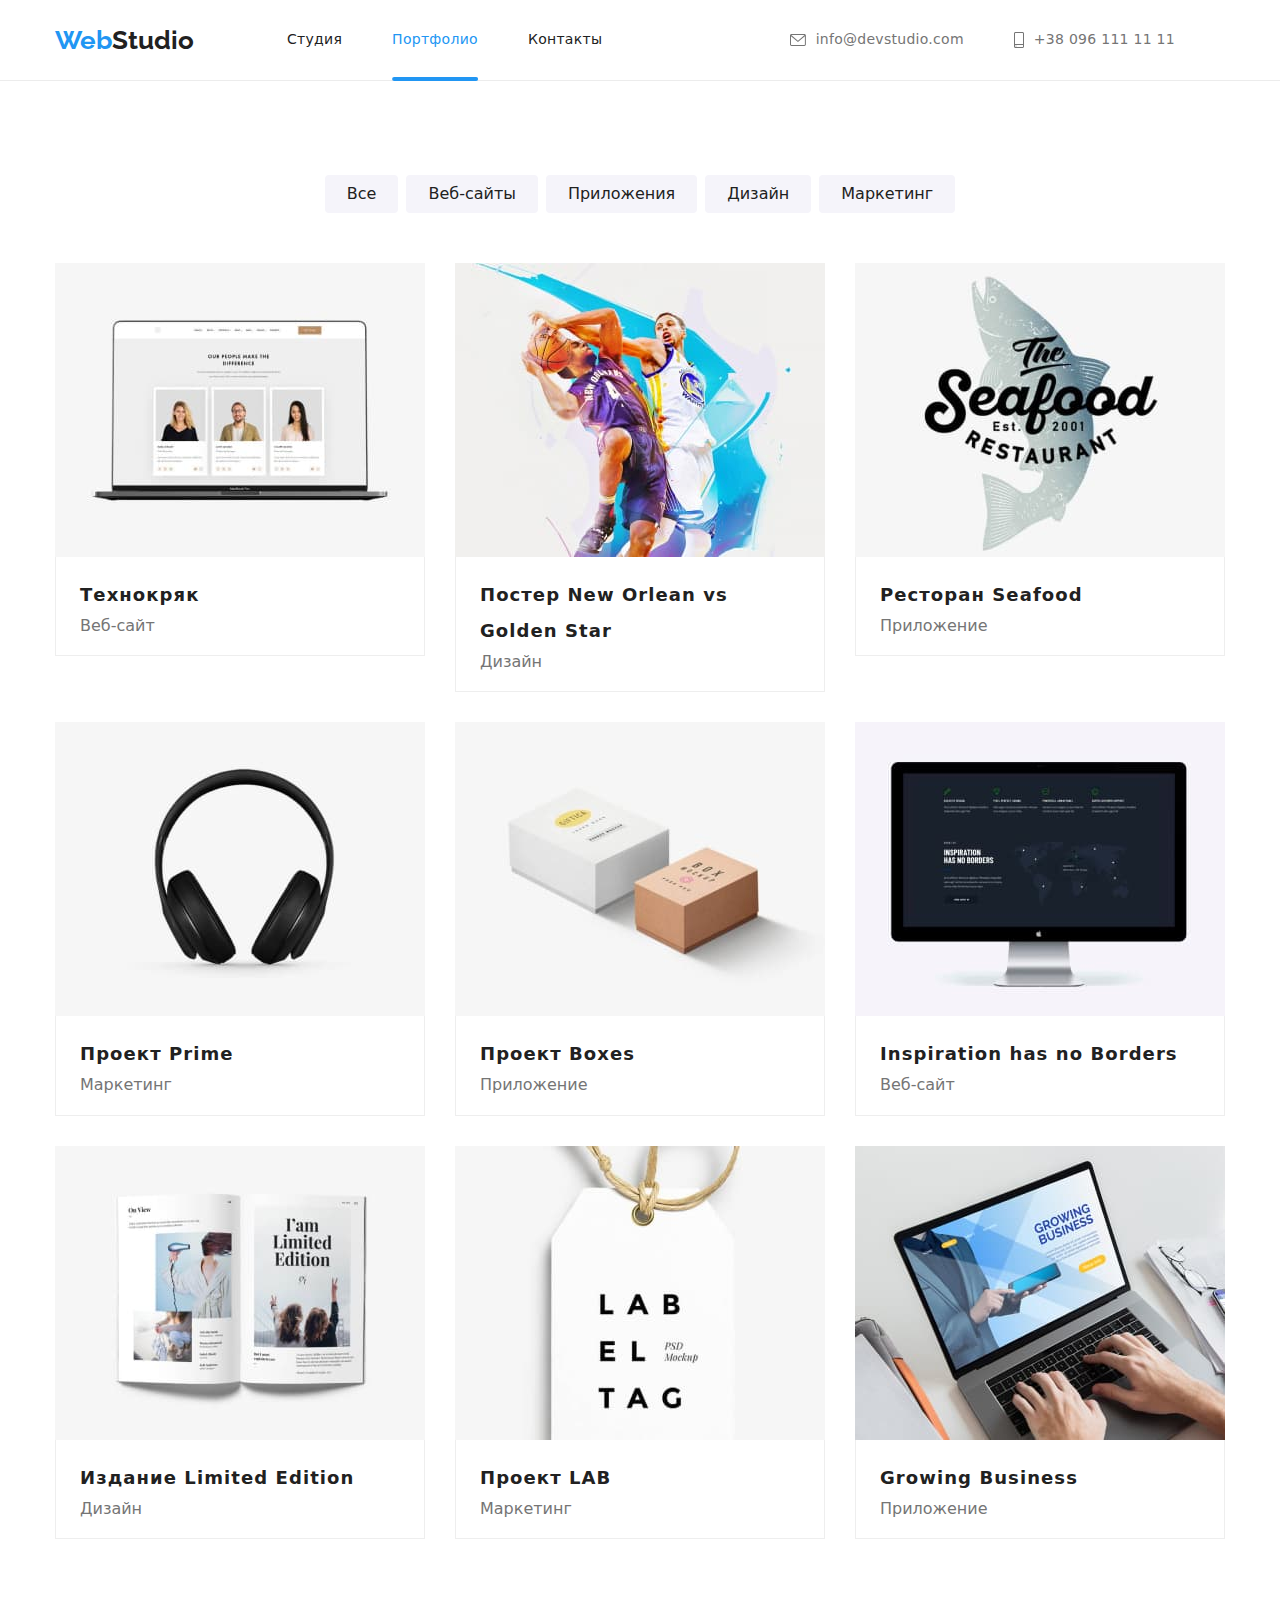
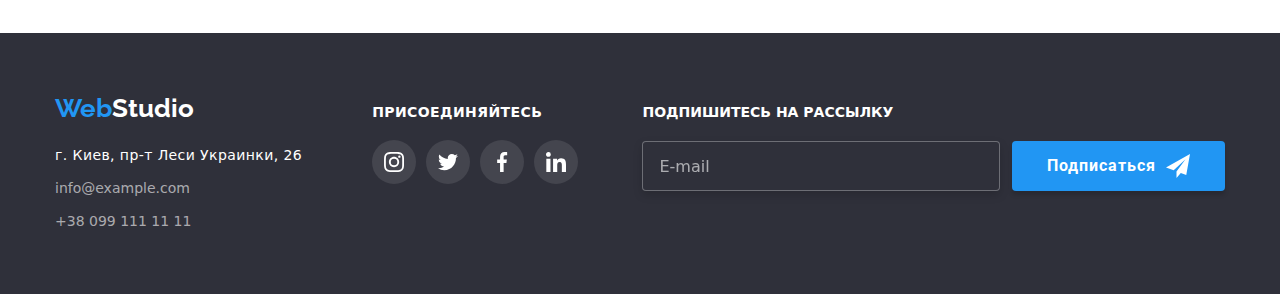
==== portfolio.html @ b0f5efa2 "portfolio" ====
<!DOCTYPE html>
<html lang="en">

<head>
    <meta charset="UTF-8">
    <meta http-equiv="X-UA-Compatible" content="IE=edge">
    <meta name="viewport" content="width=device-width, initial-scale=1.0">
    <title>Document</title>

    <link
        href="https://fonts.googleapis.com/css2?family=Raleway:wght@700&family=Roboto:wght@400;500;700;900&display=swap"
        rel="stylesheet">

    <link rel="stylesheet"
        href="https://cdnjs.cloudflare.com/ajax/libs/modern-normalize/1.1.0/modern-normalize.min.css">
    <link rel="stylesheet" href="./css/style.css">
</head>

<body>
    <header class="header">
        <div class="container header__section">
            <nav class="site-nav">

                <a href="" class="logo header__logo"><span class="logo__accent">Web</span>Studio</a>
                <ul class="site-nav__list">
                    <li class="site-nav__item"><a href="./index.html" class="site-nav__link ">Студия</a> </li>
                    <li class="site-nav__item"><a href="" class="site-nav__link site-nav__link-accent">Портфолио</a>
                    </li>
                    <li class="site-nav__item"><a href="" class="site-nav__link">Контакты</a> </li>
                </ul>
            </nav>

            <div class="header__contacts-section">
                <a class="header__contact" href="mailto:info@devstudio.com">
                    <svg class="header__icon" width='16' height='12'>
                        <use href="./images/icons.svg#icon-envelope"></use>
                    </svg>

                    info@devstudio.com
                </a>

                <a class="header__contact" href="tel:+380961111111">
                    <svg class="header__icon" width='10' height='16'>
                        <use href="./images/icons.svg#icon-smartphone"></use>
                    </svg>
                    +38 096 111 11 11</a>
            </div>

        </div>

    </header>
    <main class="">
        <section class="portfolio section">
            <div class="container">
                <h2 class="visually-hidden">Фильтр вида проектов</h2>

                <ul class="portfolio__buttons filter-btns">
                    <li class="filter-btns__item">
                        <button type="button" class="filter-btns__button">Все</button>
                    </li>

                    <li class="filter-btns__item">
                        <button type="button" class="filter-btns__button">Веб-сайты</button>
                    </li>

                    <li class="filter-btns__item">
                        <button type="button" class="filter-btns__button">Приложения</button>
                    </li>

                    <li class="filter-btns__item">
                        <button type="button" class="filter-btns__button">Дизайн</button>
                    </li>

                    <li class="filter-btns__item">
                        <button type="button" class="filter-btns__button">Маркетинг</button>
                    </li>
                </ul>

                <ul class="portfolio__projects projects ">
                    <li class="projects__item">
                        <a href="" class="projects__link">
                            <div class="projects__card-thumb">
                                <img src="./images/portfolio/project1.jpg" alt="сайт Технокряк" width="370">
                                <div class="projects__overlay">
                                    <p class="projects__text">
                                        Ресурс предлагает комплексные предложения с разным уровнем функционала и
                                        сервисов. Все это позволит посетителю получить
                                        исчерпывающие сведения о компании или частном лице.
                                    </p>

                                </div>
                            </div>



                            <div class="projects__info">
                                <h3 class="projects__card-title"> Технокряк </h3>
                                <p class="projects__description">Веб-сайт</p>
                            </div>
                        </a>

                    </li>

                    <li class="projects__item">
                        <a href="" class="projects__link">
                            <div class="projects__card-thumb">
                                <img src="./images/portfolio/project2.jpg" alt="Постер New Orlean vs Golden Star"
                                    width="370">
                                <div class="projects__overlay">
                                    <p class="projects__text">
                                        Ресурс предлагает комплексные предложения с разным уровнем функционала и
                                        сервисов. Все это позволит посетителю получить
                                        исчерпывающие сведения о компании или частном лице.
                                    </p>

                                </div>
                            </div>

                            <div class="projects__info">
                                <h3 class="projects__card-title">Постер New Orlean vs Golden Star</h3>
                                <p class="projects__description">Дизайн</p>
                            </div>

                        </a>
                    </li>

                    <li class="projects__item">
                        <a href="" class="projects__link">
                            <div class="projects__card-thumb">
                                <img src="./images/portfolio/project3.jpg" alt="Ресторан Seefood" width="370">
                                <div class="projects__overlay">
                                    <p class="projects__text">
                                        Ресурс предлагает комплексные предложения с разным уровнем функционала и
                                        сервисов. Все это позволит посетителю получить
                                        исчерпывающие сведения о компании или частном лице.
                                    </p>

                                </div>
                            </div>

                            <div class="projects__info">
                                <h3 class="projects__card-title">Ресторан Seafood</h3>
                                <p class="projects__description">Приложение</p>
                            </div>
                        </a>
                    </li>

                    <li class="projects__item">
                        <a href="" class="projects__link">
                            <div class="projects__card-thumb">
                                <img src="./images/portfolio/project4.jpg" alt="Проект Prime" width="370">
                                <div class="projects__overlay">
                                    <p class="projects__text">
                                        Ресурс предлагает комплексные предложения с разным уровнем функционала и
                                        сервисов. Все это позволит посетителю получить
                                        исчерпывающие сведения о компании или частном лице.
                                    </p>

                                </div>
                            </div>

                            <div class="projects__info">
                                <h3 class="projects__title">Проект Prime</h3>
                                <p class="projects__description">Маркетинг</p>
                            </div>
                        </a>
                    </li>

                    <li class="projects__item">
                        <a href="" class="projects__link">
                            <div class="projects__card-thumb">
                                <img src="./images/portfolio/project5.jpg" alt="Проект Boxes" width="370">
                                <div class="projects__overlay">
                                    <p class="projects__text">
                                        Ресурс предлагает комплексные предложения с разным уровнем функционала и
                                        сервисов. Все это позволит посетителю получить
                                        исчерпывающие сведения о компании или частном лице.
                                    </p>

                                </div>
                            </div>

                            <div class="projects__info">
                                <h3 class="projects__title">Проект Boxes</h3>
                                <p class="projects__description">Приложение</p>
                            </div>
                        </a>
                    </li>

                    <li class="projects__item">
                        <a href="" class="projects__link">
                            <div class="projects__card-thumb">
                                <img src="./images/portfolio/project6.jpg" alt="Сайт Inspiration has no Borders"
                                    width="370">
                                <div class="projects__overlay">
                                    <p class="projects__text">
                                        Ресурс предлагает комплексные предложения с разным уровнем функционала и
                                        сервисов. Все это позволит посетителю получить
                                        исчерпывающие сведения о компании или частном лице.
                                    </p>

                                </div>
                            </div>

                            <div class="projects__info">
                                <h3 class="projects__title">Inspiration has no Borders</h3>
                                <p class="projects__description">Веб-сайт</p>
                            </div>
                        </a>
                    </li>

                    <li class="projects__item">
                        <a href="" class="projects__link">
                            <div class="projects__card-thumb">
                                <img src="./images/portfolio/project7.jpg" alt="Издание Limited Edition" width="370">
                                <div class="projects__overlay">
                                    <p class="projects__text">
                                        Ресурс предлагает комплексные предложения с разным уровнем функционала и
                                        сервисов. Все это позволит посетителю получить
                                        исчерпывающие сведения о компании или частном лице.
                                    </p>

                                </div>
                            </div>

                            <div class="projects__info">
                                <h3 class="projects__title">Издание Limited Edition</h3>
                                <p class="projects__description">Дизайн</p>
                            </div>
                        </a>
                    </li>

                    <li class="projects__item">
                        <a href="" class="projects__link">
                            <div class="projects__card-thumb">
                                <img src="./images/portfolio/project8.jpg" alt="Проект LAB" width="370">
                                <div class="projects__overlay">
                                    <p class="projects__text">
                                        Ресурс предлагает комплексные предложения с разным уровнем функционала и
                                        сервисов. Все это позволит посетителю получить
                                        исчерпывающие сведения о компании или частном лице.
                                    </p>

                                </div>
                            </div>

                            <div class="projects__info">
                                <h3 class="projects__title">Проект LAB</h3>
                                <p class="projects__description">Маркетинг</p>
                            </div>
                        </a>
                    </li>

                    <li class="projects__item">
                        <a href="" class="projects__link">
                            <div class="projects__card-thumb">
                                <img src="./images/portfolio/project9.jpg" alt="Growing Business" width="370">
                                <div class="projects__overlay">
                                    <p class="projects__text">
                                        Ресурс предлагает комплексные предложения с разным уровнем функционала и
                                        сервисов. Все это позволит посетителю получить
                                        исчерпывающие сведения о компании или частном лице.
                                    </p>

                                </div>
                            </div>

                            <div class="projects__info">
                                <h3 class="projects__title">Growing Business</h3>
                                <p class="projects__description">Приложение</p>
                            </div>
                        </a>

                    </li>

                </ul>

            </div>

        </section>

    </main>

    <footer class="footer">

        <div class="container ">
            <div class="footer__info">
                <div>
                    <a href="" class="logo footer__logo"><span class="logo__accent">Web</span>Studio</a>
                    <address class="address">
                        <p class="contact address__street">г. Киев, пр-т Леси Украинки, 26</p>
                        <a class="contact address__contact" href="mailto:info@example.com">info@example.com</a>
                        <a class="contact address__contact" href="tel:+380991111111">+38 099 111 11 11</a>

                    </address>

                </div>

                <div class="follow-us">
                    <p class="follow-us__title">
                        присоединяйтесь
                    </p>
                    <ul class="follow-us__social">
                        <li class="follow-us__item">
                            <a class="follow-us__link" href="" aria-label="instagram">
                                <svg class="follow-us__icon" width="20" height="20">
                                    <use href="./images/icons.svg#icon-instagram"></use>
                                </svg>
                            </a>
                        </li>

                        <li class="follow-us__item">
                            <a class="follow-us__link" href="" aria-label="twitter">
                                <svg class="follow-us__icon" width="20" height="20">
                                    <use href="./images/icons.svg#icon-twitter"></use>
                                </svg>
                            </a>
                        </li>

                        <li class="follow-us__item">
                            <a class="follow-us__link" href="" aria-label="facebook">
                                <svg class="follow-us__icon" width="20" height="20">
                                    <use href="./images/icons.svg#icon-facebook"></use>
                                </svg>
                            </a>
                        </li>

                        <li class="follow-us__item">
                            <a class="follow-us__link" href="" aria-label="linkedin">
                                <svg class="follow-us__icon" width="20" height="20">
                                    <use href="./images/icons.svg#icon-linkedin"></use>
                                </svg>
                            </a>
                        </li>

                    </ul>

                </div>

                <div class="subscribe">
                    <p class="subtitle subscribe__subtitle">Подпишитесь на рассылку</p>
                    <form class="subscribe__form">
                        <input class="subscribe__input input" type="email" name="email" placeholder="E-mail">
                        <button type="submit" class="subscribe__button button">
                            <div class="subscribe__button-icon">
                                Подписаться
                                <svg class="subscribe__icon" width="24" height="24">
                                    <use href="./images/icons.svg#icon-send"></use>
                                </svg>
                            </div>

                        </button>

                    </form>


                </div>



            </div>
        </div>

    </footer>

</body>

</html>
---- css/style.css ----
:root {
  --main-bcg-color: #ffffff;
  --second-bcg-color: #2f303a;
  --main-color: #757575;
  --accent-color: #2196f3;
  --title-color: #212121;
  --button-main-color: #f5f4fa;
}
/*Обнуление стилей*/
*,
*::before,
*::after {
    box-sizing: border-box;
}

h1, h2, h3, h4, h5, h6, p, ul, input {
    margin:0;
    padding: 0;
}
ul{
    list-style: none;
}
img {
    display: block;
    max-width: 100%;
    height: auto;
}

a {
    text-decoration: none;
}
.visually-hidden {
    position: absolute;
    width: 1px;
    height: 1px;
    margin: -1px;
    border: 0;
    padding: 0;
    white-space: nowrap;
    clip-path: inset(100%);
    clip: rect(0 0 0 0);
    overflow: hidden;
}
/* Конец Обнуления стилей*/


/* Основной стиль страницы*/
.body {
  font-family: Roboto, sans-serif;
  letter-spacing: 0.03em;
  color: var(--main-color);
  background-color: var(--main-bcg-color);
}


.container{

    width: 1200px;
    margin: 0 auto;
    padding-left: 15px;
    padding-right: 15px;
}

/*Хедер, основная навигация страницы*/
.header {
    border-bottom: 1px solid #ECECEC;

}

.header__section {
    display: flex;
    align-items:center;

    justify-content: space-between;
    min-height: 80px;
   
}

/*Главная навигация*/

/* Логотип */
.header__logo{
    margin-right: 93px;
}

.logo {
  display: inline-block;
  font-family: Raleway, sans-serif;
  font-weight: 700;
  font-size: 26px;
  line-height: 1.19;
  color: var(--title-color);
  text-decoration: none;
}


.logo__accent {
  color: var(--accent-color);
}


/* Меню навигации хедер */
.site-nav {
    display: flex;
    align-items:center;
    
}
.site-nav__list {
    display: flex;
}


.site-nav__link {

position:relative;
    
padding-top: 32px;
padding-bottom: 32px;

display: block;
    
  font-weight: 500;
  font-size: 14px;
  line-height: 1.14;
  letter-spacing: 0.02em;
  color: var(--title-color);
  text-decoration: none;

  transition: color 250ms cubic-bezier(0.4, 0, 0.2, 1);
}

.site-nav__link:hover,
.site-nav__link:focus {
  color: var(--accent-color);

}

.site-nav__link-accent {
    color: var(--accent-color);
  
}

.site-nav__link-accent::after {
    content: '';
    position: absolute;
    
    left: 50%;
    bottom: -1px;
    transform: translate(-50%, -0%);

    background-color: rgba(33, 150, 243, 1);
    width: 100%;
    height: 4px;
    border-radius: 2px;
}

.site-nav__link-accent:hover,
.site-nav__link-accent:focus {
  color: var(--title-color);
}

.site-nav__item {
    margin-right: 50px;
    list-style: none;
}

.site-nav__item:last-child {
    margin-right:0px;
}

/*Контакты*/

.header__contacts-section {
    display: flex;
    align-items: center;
}


.header__contact {
display: inline-flex;
align-items: center;

    font-weight: 500;
    font-size: 14px;
    line-height: 1.14;
    letter-spacing: 0.02em;
    color: var(--main-color);
    text-decoration: none;
    
    transition: color 250ms cubic-bezier(0.4, 0, 0.2, 1);

padding-bottom: 32px;
padding-top: 32px;
margin-right: 50px;


}
.contacts-section__link:last-child{
        margin-right: 0px;
}

.header__icon{
    display: inline-block;
    margin-right: 10px;
    fill: currentColor;
}



.header__contact:hover,
.header__contact:focus {
  color: var(--accent-color);
}



/*Основная секция страницы Портфолио*/



/*Кнопки фильтрации*/
.portfolio__buttons {
    display: flex;
    margin-bottom: 50px;
    justify-content: center;
}

.filter-btns__item {
    margin-right: 8px;
}
.filter-btns__item:last-child{
    margin-right: 0;
}

.filter-btns__button {
  display:inline-block;  
  padding: 6px 22px;
  min-height: 38px;
  
   
  font-family: inherit;
  font-weight: 500;
  font-size: 16px;
  line-height: 1.63;
  color: var(--title-color);
  background-color: var(--button-main-color);
  cursor: pointer;


  
  border: none;
  border-radius: 4px;

    transition: color 250ms cubic-bezier(0.4, 0, 0.2, 1),
    background-color 250ms cubic-bezier(0.4, 0, 0.2, 1),
    box-shadow 250ms cubic-bezier(0.4, 0, 0.2, 1);
}


.filter-btns__button:hover,
.filter-btns__button:focus {
  color: #fff;
  background-color: var(--accent-color);

    box-shadow: 0px 3px 1px rgba(0, 0, 0, 0.1),
    0px 1px 2px rgba(0, 0, 0, 0.08),
    0px 2px 2px rgba(0, 0, 0, 0.12);
}

/*Портфолио работ*/
.portfolio__projects {
    display: flex;
    flex-wrap: wrap;
      
}

.projects__item{
    width: 370px;
    margin-right: 30px;
    margin-bottom: 30px;
}

/* .main-portfolio .projects .item:hover{
box-shadow: 1px 4px 6px 0px rgba(0, 0, 0, 0.16), 0px 4px 4px 0px rgba(0, 0, 0, 0.06), 0px 1px 1px 0px rgba(0, 0, 0, 0.12);
} */

.projects__link{
   display: block;
   transition: box-shadow 250ms cubic-bezier(0.4, 0, 0.2, 1);

}

.projects__card-thumb{
  position: relative;
overflow:hidden;
    
}
.projects__overlay{

    position: absolute;
    top: 0;
    left: 0;
    width: 100%;
    height: 100%; 
    transform: translateY(100%);

    display: flex;
    justify-content: center;
    align-items: center;

    padding: 63px 24px;
   
    font-size: 18px;
    line-height: 1.56;
    
    color: #FFFFFF;
    background-color: rgba(33, 150, 243, 0.9);

    overflow:hidden;

    transition: transform 250ms cubic-bezier(0.4, 0, 0.2, 1);
    
}


.projects__link:hover .projects__overlay,
.projects__link:focus .projects__overlay {
    transform: translateY(0);
}

.projects__link:hover,
.projects__link:focus {
box-shadow: 1px 4px 6px 0px rgba(0, 0, 0, 0.16),
0px 4px 4px 0px rgba(0, 0, 0, 0.06),
0px 1px 1px 0px rgba(0, 0, 0, 0.12);
}


.projects__item:nth-child(3n)
{
 margin-right:0 ;   
}
.projects__item:nth-last-child(-n+3) {
    margin-bottom: 0;
}

/*Наполнение карточки проэктов*/

.projects__info{
    padding: 20px 24px;
     border: 1px solid #EEEEEE;
    border-top: none;

    
}
.projects__title {
  margin-bottom: 4px;  
  font-weight: 700;
  font-size: 18px;
  line-height: 2;
  letter-spacing: 0.06em;
  color: var(--title-color);
}


.projects__description {
  color: var(--main-color);
}

.projects__card-title{
        margin-bottom: 4px;
        font-weight: 700;
        font-size: 18px;
        line-height: 2;
        letter-spacing: 0.06em;
        color: var(--title-color);
}
/*Футер*/

.footer{
    padding-top: 60px;
    padding-bottom: 60px;
    background-color: var(--second-bcg-color);
}

.footer__info {
    display: flex;
    align-items: baseline
}

.address__contact:last-child{
    margin-bottom: 0;
}
.footer__logo {
  color: #ffffff;
  margin-bottom: 20px;
}

.address__street {
 margin-bottom: 9px; 
  font-style: normal;
  font-size: 14px;
  line-height: 1.71;
  letter-spacing: 0.03em;
  color: #ffffff;
}
.address__contact {
    display: block;
    margin-bottom: 9px;
  font-style: normal;
  font-weight: 400;
  font-size: 14px;
  line-height: 1.71;

  color: rgba(255, 255, 255, 0.6);

  text-decoration: none;

    transition: color 250ms cubic-bezier(0.4, 0, 0.2, 1);
}

.address__contact:hover,
.address__contact:focus {
    color:var(--accent-color) ;
}
.follow-us__social {
    display: flex;
    justify-content: center;
    align-items: center;


}
.follow-us {
    margin-left: 70px;
}

.follow-us__title{
    margin-bottom: 20px;
    font-weight: 700;
    font-size: 14px;
    line-height: 1.143;
    letter-spacing: 0.03em;
    text-transform: uppercase;
    
    color: #FFFFFF;
}

.follow-us__link{
    display: flex;
    justify-content: center;
    align-items: center;

    width: 44px;
    height: 44px;
    border-radius: 50%;
    background-color: rgba(255, 255, 255, 0.1);

    transition: background-color 250ms cubic-bezier(0.4, 0, 0.2, 1);

}

.follow-us__item{
    margin-right: 10px;
}

.follow-us__item:last-child{
    margin-right: 0;
}

.follow-us__icon{
    fill: #FFFFFF;
}

.follow-us__link:hover,
.follow-us__link:focus{
    background-color: var(--accent-color);
}

/* Подпишитесь на нас */
.subscribe {
    margin-left: auto;
}
.subscribe__form {
    display: flex;
}

.subscribe__input{
    width: 358px;
    height: 50px;
    padding-left:16px ;
    
    background-color: var(--second-bcg-color);
    border: 1px solid rgba(255, 255, 255, 0.3);
    box-sizing: border-box;
    filter: drop-shadow(0px 4px 4px rgba(0, 0, 0, 0.15));
    border-radius: 4px;
    
    cursor: pointer;
    caret-color:rgba(255, 255, 255, 0.6);

    transition: border-color 250ms cubic-bezier(0.4, 0, 0.2, 1);

}

.subscribe__input::placeholder{
    line-height: 1.25;    
    color: rgba(255, 255, 255, 0.6);

}

.subscribe__input:focus-within{
    outline: none;
    border-color: var(--accent-color);
}

.subscribe__input:not(:placeholder-shown){
        line-height: 1.25;
        color: rgba(255, 255, 255, 0.6);

}

.subscribe__subtitle{
    margin-bottom: 20px;
   
    color: #FFFFFF;
}

.subscribe__button {

margin-left: 12px;


}
.subscribe__button-icon{
    display: flex;
    align-items:center ;
    padding-right:29px;
    padding-left: 29px;
}
.form__subscribe {
    display: flex;

}
.subscribe__icon{
    fill: currentColor;
    margin-left: 10px;
}

/* End Футер */

/*Стили главной страницы*/
.section {
    padding-top: 94px;
    padding-bottom: 94px;
}

/* Герой (главный баннер) */
.hero {
  background-color: var(--second-bcg-color);
  background-image: linear-gradient(rgba(47, 48, 58, 0.4), rgba(47, 48, 58, 0.4)), url(../images/hero.jpg);

  margin: 0 auto;

  text-align: center;
  padding-top: 200px;
  padding-bottom: 200px;

  max-width: 1600px;
  height: 600px;

  background-repeat: no-repeat;
  background-position: center;
}
.hero__title {
    margin-bottom: 30px;
    font-weight: 900;
    font-size: 44px;
    line-height: 1.36;

    text-align: center;
    letter-spacing: 0.06em;
    text-transform: uppercase;

    color: #ffffff;
}

.hero__button{
    display: inline-block;
}


.button {
  min-width: 200px;
  min-height: 50px;
  padding-top: 10px;
  padding-bottom: 10px;
  font-family: Roboto;
  font-weight: 700;
  font-size: 16px;
  line-height: 1.88;

 
  text-align: center;
  letter-spacing: 0.06em;

  color: #ffffff;
  background-color: var(--accent-color);

  box-shadow: 0px 4px 4px rgba(0, 0, 0, 0.15);
  border-radius: 4px;
  border: none;

  transition: background-color 250ms cubic-bezier(0.4, 0, 0.2, 1);
}

.button:hover,
.button:focus  {
  background-color: #188ce8;
}

/* О компании*/
.features{
    display: flex;
}


.features__item {
margin-right: 30px;
}

.features__item:last-child{
    margin-right: 0px;
}
/* Оформление иконки */

.features__icon-thumb{
    display: inline-flex;
    align-items: center;
    justify-content: center;

    margin-bottom: 30px;
    
    width: 270px;
    height: 120px;
    
    background-color:rgba(245, 244, 250, 1);
    border-radius: 4px;
}


.features__subtitle {
  margin-bottom: 10px;

  
  color: var(--title-color);
}

.subtitle {
    font-weight: 700;
    font-size: 14px;
    line-height: 1.14;
    text-transform: uppercase;

}
.features__info {
  font-size: 14px;
  line-height: 1.71;
}

/*Чем мы занимаемся*/
.about-us{
    padding-top: 0px;

}

.about-us__title{
    margin-bottom: 50px;   
}

.title {
    font-weight: 700;
    font-size: 36px;
    line-height: 1.17;
    text-align: center;
    color: var(--title-color);
}


.solutions {
    display: flex;
}

.solutions__item {
    position: relative;
    margin-right: 30px;
}

.solutions__item:last-child{
    margin-right: 0;
}

.solutions__subtitle{
    position: absolute;
    left: 0;
    bottom: 0;
    width: 100%;

    padding-top: 27px;
    padding-bottom: 27px; 
    
    text-align: center;
    
    
    color: #FFFFFF;

    background-color: rgba(47, 48, 58, 0.8);;
} 

/*Команда*/
.team { 
  background-color: var(--button-main-color);
}

.team__title {
    margin-bottom: 50px;
}

.team-meambers{
    display: flex;
}


.team-meambers__person:last-child{
    margin-right: 0;
}

.team-meambers__person {
    margin-right: 30px;

    width: 270px;

    background-color: #ffffff;

    box-shadow: 0px 1px 3px rgba(0, 0, 0, 0.12),
    0px 1px 1px rgba(0, 0, 0, 0.14),
    0px 2px 1px rgba(0, 0, 0, 0.2);
    border-radius: 0px 0px 4px 4px;
}

.team-meambers__title{
  margin-top:30px ;  
margin-bottom: 10px;

  font-size: 16px;
  font-weight: 500;
  line-height: 1.18;
  text-align: center;

  color: var(--title-color);
}
.team-meambers__position{
  margin-bottom: 16px;  
  line-height: 1.19;

  text-align: center;
}

/* Социальные сети */
.team-meambers__media{
    display: flex;
    justify-content: center;

    margin-bottom: 30px;
}
.team-meambers__social{
    display: flex;
    justify-content: center;
    align-items: center;

    margin-right: 10px;
    
    width: 44px;
    height: 44px;
    border-radius: 50%;

    transition: background-color 250ms cubic-bezier(0.4, 0, 0.2, 1);
}
.team-meambers__link{
        display: flex;
        justify-content: center;
        align-items: center;
        width: 44px;
        height: 44px;
        border-radius: 50%;
        transition: background-color 250ms cubic-bezier(0.4, 0, 0.2, 1);
}


.team-meambers__social:last-child{
margin-right: 0;
}

.team-meambers__icon{
display:flex;
justify-content: center;
align-items: center;
        fill:rgba(175, 177, 184, 1);
        transition: fill 250ms cubic-bezier(0.4, 0, 0.2, 1);
}



.team-meambers__link:hover,
.team-meambers__link:focus {
    background-color: var(--accent-color);
}

.team-meambers__link:hover .team-meambers__icon,
.team-meambers__link:focus .team-meambers__icon {
    fill: rgba(255, 255, 255, 1);

}

/* Постоянные клиенты */

.customers__title{
    margin-bottom: 50px;
}

.customers__list{
    display:flex;
    justify-content: center;
    align-items: center;
}
.customers__item {
    margin-right: 30px;
}
.customers__item:last-child{
    margin-right: 0;
}
.customers__link{
    display: flex;
    justify-content: center;
    align-items: center;

    width: 170px;
    height: 92px;
    border: 1px solid rgba(175, 177, 184, 1);
    border-radius: 4px;

    transition: border-color 250ms cubic-bezier(0.4, 0, 0.2, 1);
}

.customers__icon {
    fill: rgba(175, 177, 184, 1);
    transition: fill 250ms cubic-bezier(0.4, 0, 0.2, 1);
}
.customers__link:hover,
.customer__link:focus
{
    border-color:var(--accent-color);
}

.customers__link:hover .customers__icon,
.customers__link:focus .customers__icon {
    fill: var(--accent-color);
}

/* Модальное окно */
 .backdrop{
    position: fixed;
    top:0;
    left: 0;
    
    opacity: 1;
    visibility: visible;
   
    width: 100%;
    height: 100%;

    background-color:rgba(0, 0, 0, 0.2);

    transition: opacity 250ms cubic-bezier(0.4, 0, 0.2, 1);
} 

.backdrop.is-hidden{
    opacity: 0;
    pointer-events:none;
    visibility: hidden;

}

.backdrop.is-hidden .modal{
  transform: translate(-50%, -50%) scale(0.4);

}

.modal{
    position: absolute;

    padding: 40px;
    
    width: 528px;
   
    top: 50%;
    left:50%;
    transform: translate(-50%,-50%) scale(1);

    border-radius: 4px;

    background-color: #FFFFFF;

    transition: transform 250ms cubic-bezier(0.4, 0, 0.2, 1);

 
}

.modal .icon-close{
    position: absolute;
    top:8px;
    right: 8px;


    display: flex;
    justify-content: center;
    align-items: center;
   
    width: 30px;
    height: 30px;
    border:1px solid rgba(0, 0, 0, 0.1);
    border-radius: 50%;
    background-color: #fff;

    cursor: pointer;

}

.icon-close .icon {
    display: flex;
    justify-content: center;
    align-items: center;
    transition: fill 250ms cubic-bezier(0.4, 0, 0.2, 1);

}

.icon-close:hover .icon {
    fill: var(--accent-color);

}

/* Форма в модальном окне */
.form p{
    margin-bottom: 12px;

    font-weight: 700;
    font-size: 20px;
    line-height: 1.15;
    text-align: center;
    
    color: var(--title-color);
}
.form-field + .form-field{
    margin-top: 10px;
    display: flex;
    flex-direction: column;
}

.form-lable {
    
    padding-bottom: 4px;


    font-size: 12px;
    line-height: 1.17;  
    letter-spacing: 0.01em;
    color: var(--main-color);
}

.form-input,
.text-area {

    width: 448px;
    height: 40px;
    
    border: 1px solid rgba(33, 33, 33, 0.2);
    border-radius: 4px;

    transition: border-color 250ms cubic-bezier(0.4, 0, 0.2, 1);
}

.form-input{
    padding-left: 42px;
    cursor: pointer;
}

.icon-position {
    position: relative;

}

.form-field .icon {
    position: absolute;

    display: inline-flex;
    top: 50%;
    left: 12px;
    transform: translateY(-50%);

    transition: fill 250ms cubic-bezier(0.4, 0, 0.2, 1);
}

.form-input:focus-within ~ .icon{
fill: var(--accent-color);
}

.form-input:focus-within,
.text-area:focus-within {
    border-color: var(--accent-color);
    outline: none;
}

.text-area {
    resize: none;
    height: 120px;

    padding: 12px 16px;
    
    cursor: pointer;
}

.text-area::placeholder{


    font-size: 12px;
    line-height: 1.17;
    letter-spacing: 0.01em;
    
    color: rgba(117, 117, 117, 0.5);

}

.checkbox-label {
    display: flex;
    align-items: center;
    justify-content: center;
    margin: 20px auto 30px;

    min-width: 425px;

    cursor: pointer;
}
.icon-check{
    width: 16px;
    height: 15px;
    border: 1px solid var(--title-color);
    border-radius: 2px;

    transition: 
        background-color 250ms cubic-bezier(0.4, 0, 0.2, 1),
        border-color 250ms cubic-bezier(0.4, 0, 0.2, 1),
        background 250ms cubic-bezier(0.4, 0, 0.2, 1);
}
.checkbox-label > .text{
    margin-left: 8px;
    margin-bottom: 0;
    font-weight: 400;
    font-size: 14px;
    line-height: 1.71;
    
    color: var(--main-color);
}
.checkbox:checked + .icon-check{
    background-color: var(--accent-color);
    border-color: var(--accent-color);
    background-image: url(../images/icon-check.svg);
    background-size: contain;
    background-origin: border-box;
}
.checkbox-label .policy {
    text-decoration: underline;
    color: var(--accent-color);
}

.form .button{
    display: block;
    margin: auto;
}
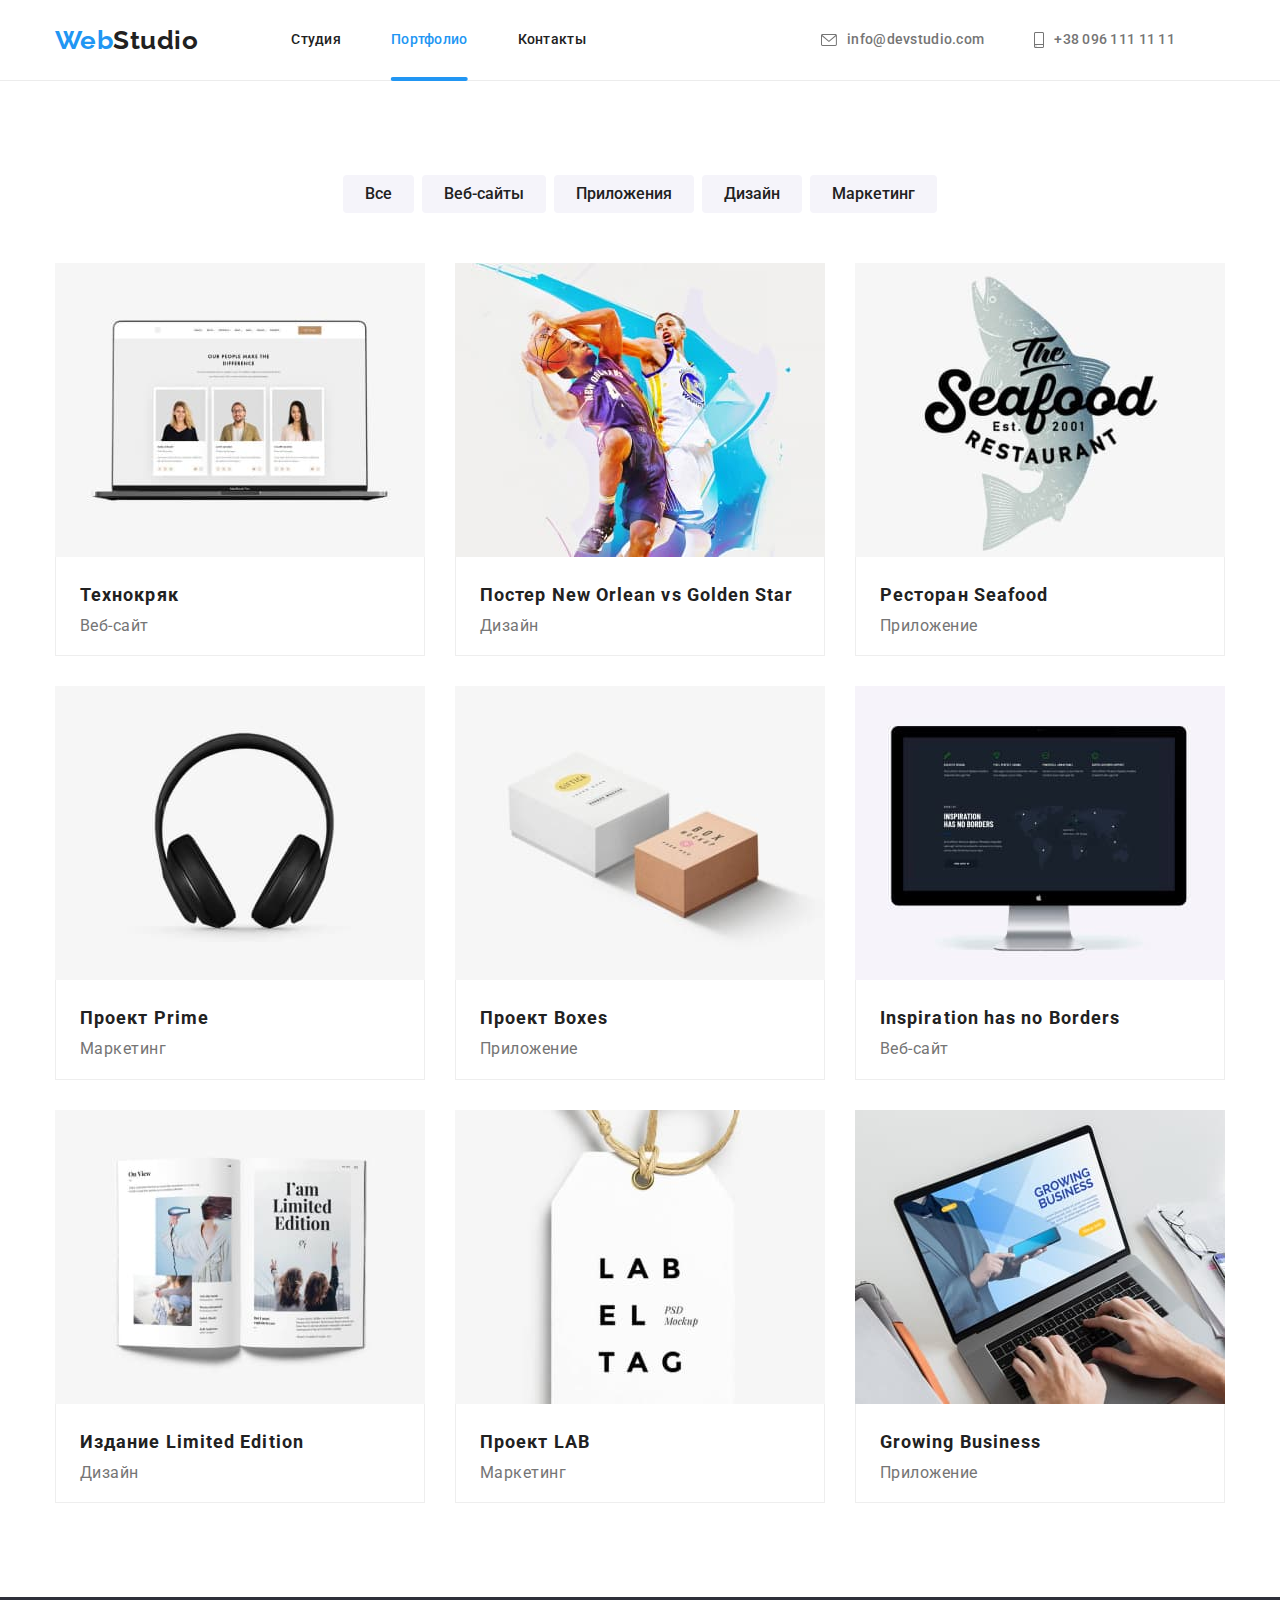
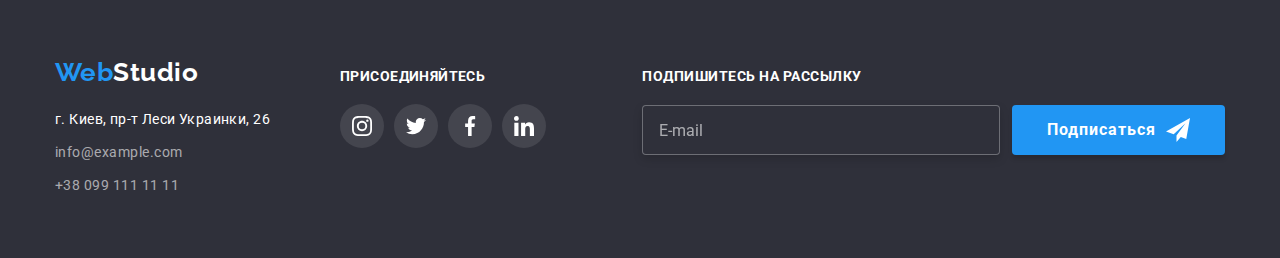
==== commit 538fed13: "fix" ====
--- a/portfolio.html
+++ b/portfolio.html
@@ -16,7 +16,7 @@
     <link rel="stylesheet" href="./css/style.css">
 </head>
 
-<body>
+<body class="body">
     <header class="header">
         <div class="container header__section">
             <nav class="site-nav">
--- a/css/style.css
+++ b/css/style.css
@@ -368,11 +368,11 @@
 }
 
 .projects__card-title{
-        margin-bottom: 4px;
-        font-weight: 700;
-        font-size: 18px;
-        line-height: 2;
-        letter-spacing: 0.06em;
+        margin-bottom:4px;
+        font-weight:700;
+        font-size:18px;
+        line-height:2;
+        letter-spacing:0.06em;
         color: var(--title-color);
 }
 /*Футер*/
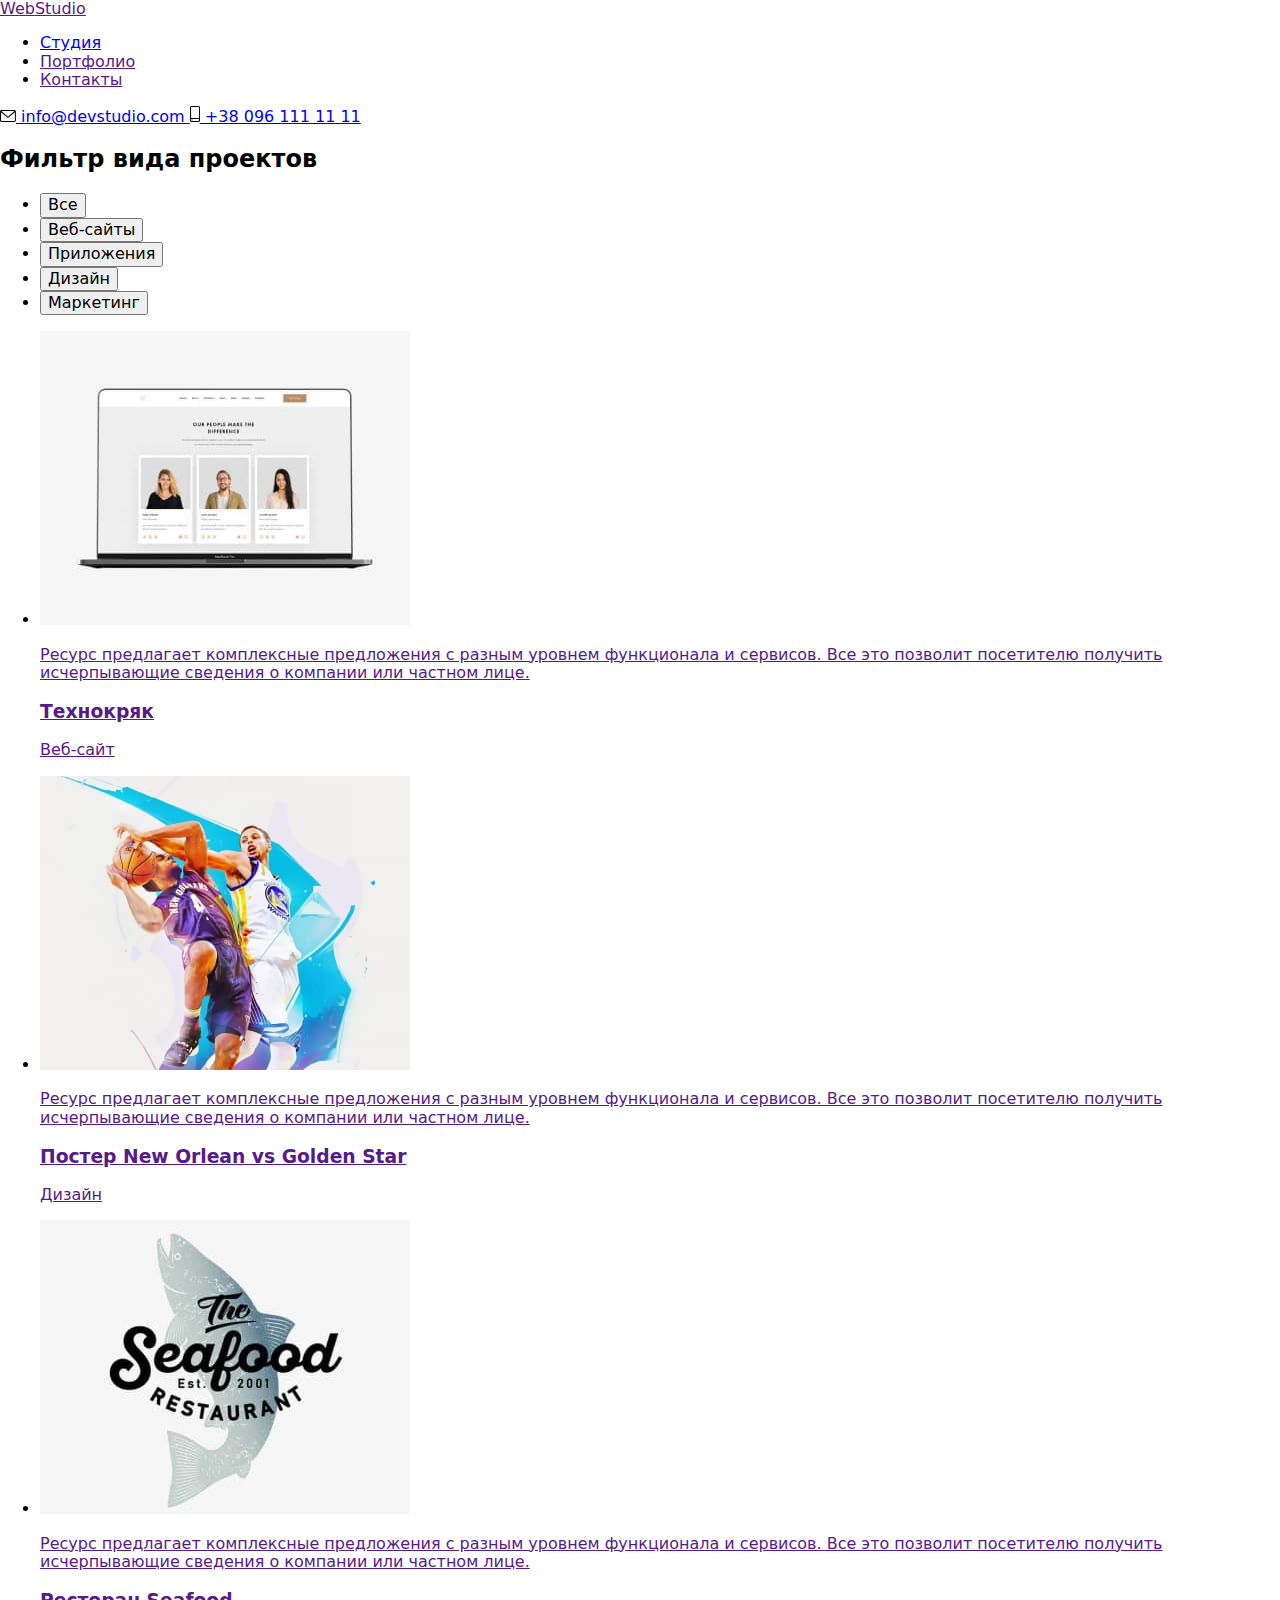
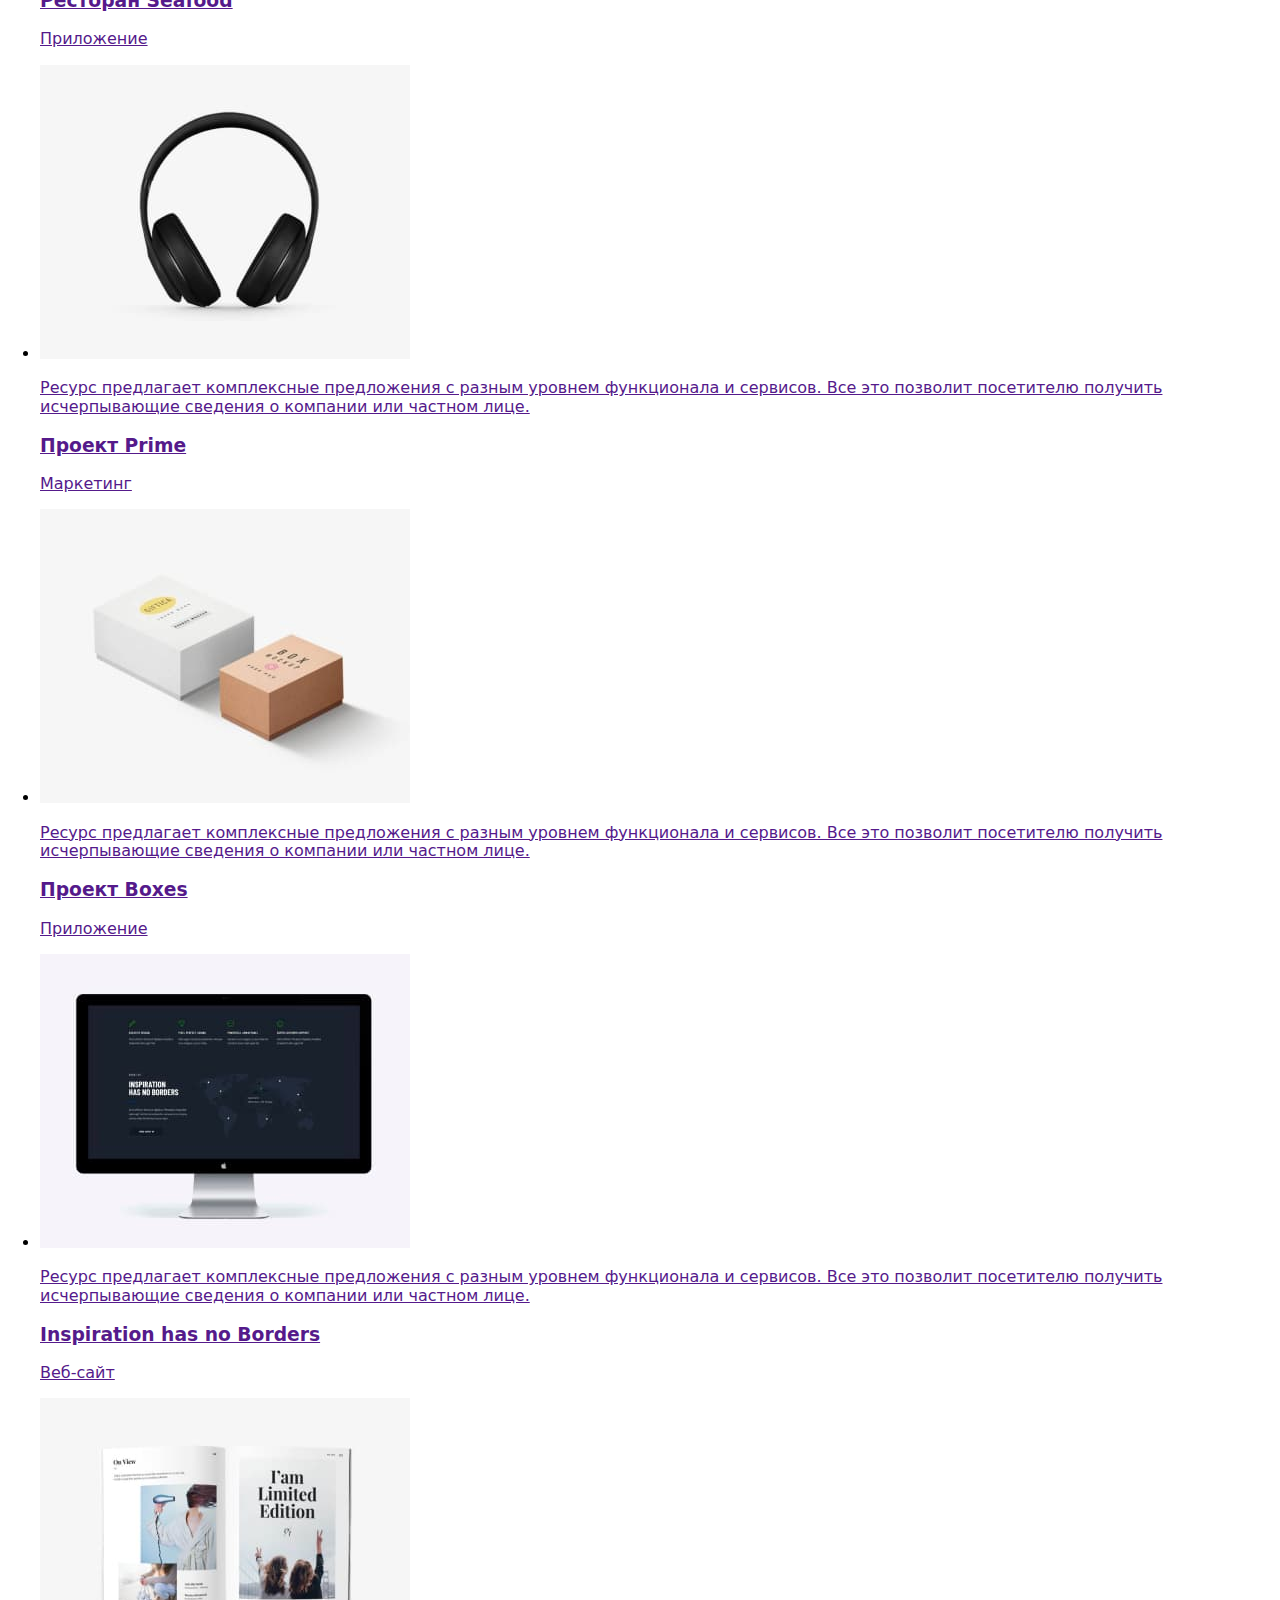
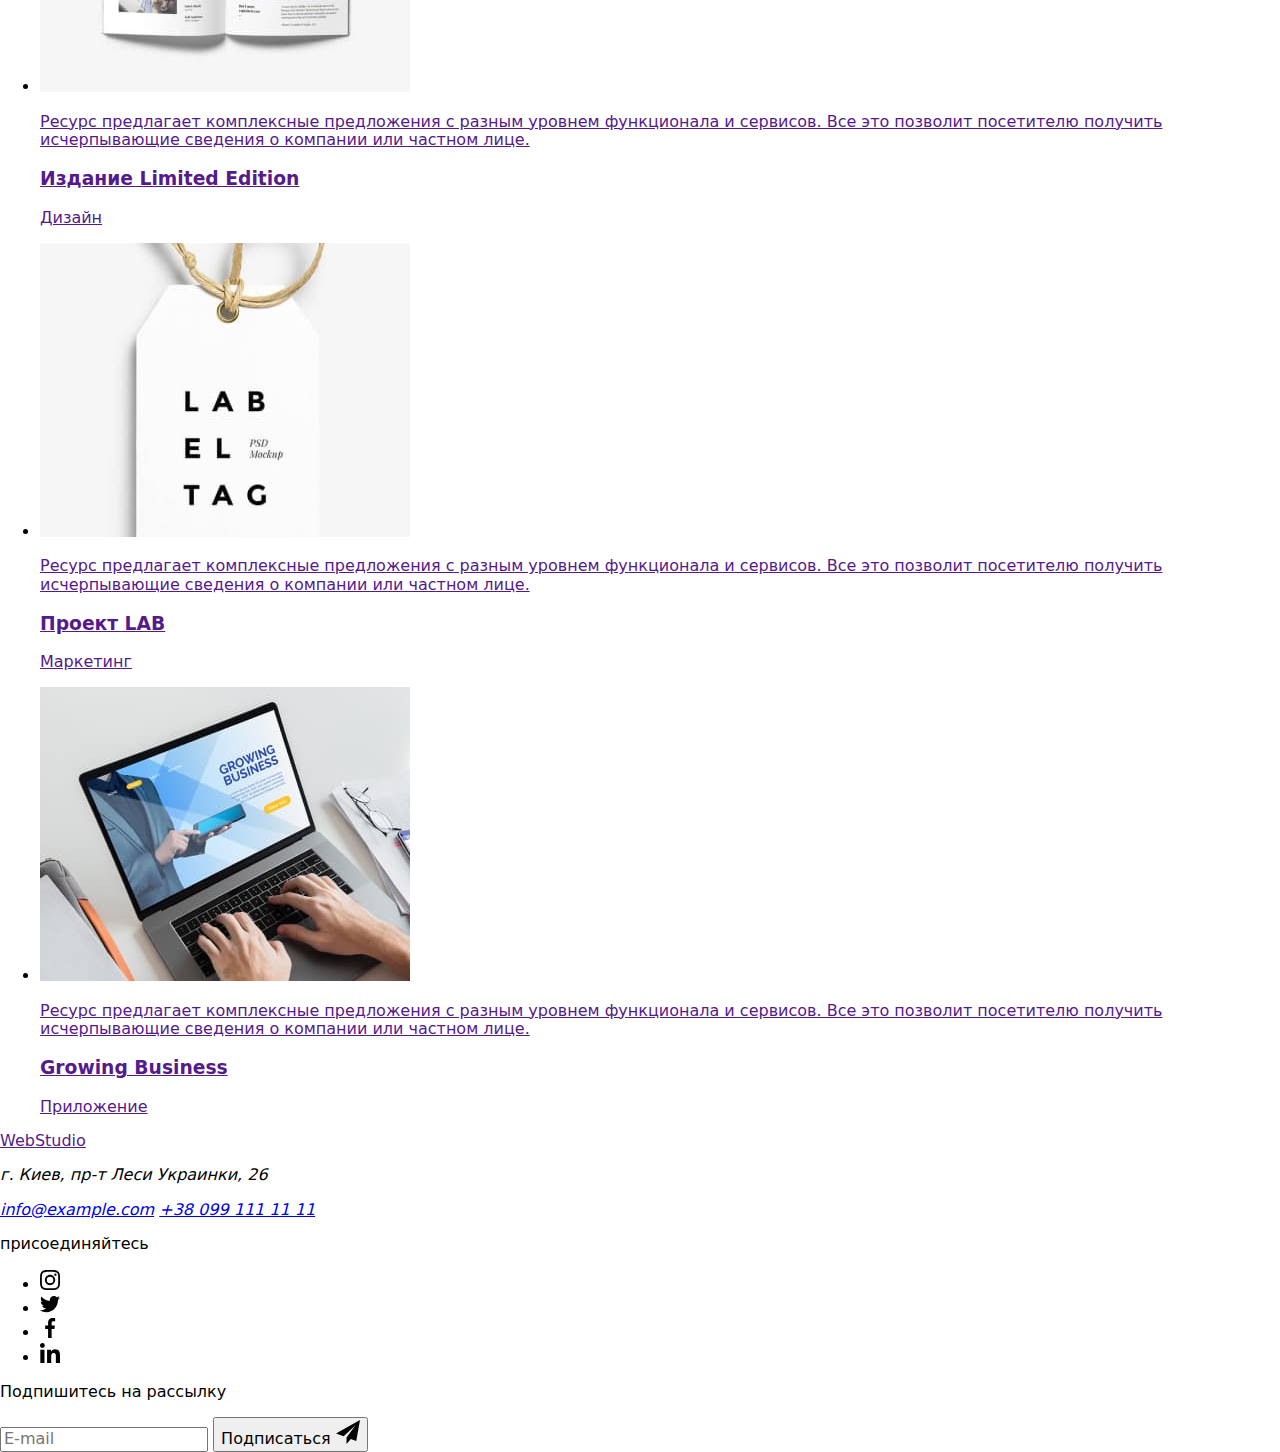
==== commit 78b6c01c: "sass" ====
--- a/portfolio.html
+++ b/portfolio.html
@@ -13,7 +13,7 @@
 
     <link rel="stylesheet"
         href="https://cdnjs.cloudflare.com/ajax/libs/modern-normalize/1.1.0/modern-normalize.min.css">
-    <link rel="stylesheet" href="./css/style.css">
+    <link rel="stylesheet" href="./dist/css/main.min.css">
 </head>
 
 <body class="body">
@@ -82,7 +82,7 @@
                             <div class="projects__card-thumb">
                                 <img src="./images/portfolio/project1.jpg" alt="сайт Технокряк" width="370">
                                 <div class="projects__overlay">
-                                    <p class="projects__text">
+                                    <p>
                                         Ресурс предлагает комплексные предложения с разным уровнем функционала и
                                         сервисов. Все это позволит посетителю получить
                                         исчерпывающие сведения о компании или частном лице.
@@ -107,7 +107,7 @@
                                 <img src="./images/portfolio/project2.jpg" alt="Постер New Orlean vs Golden Star"
                                     width="370">
                                 <div class="projects__overlay">
-                                    <p class="projects__text">
+                                    <p>
                                         Ресурс предлагает комплексные предложения с разным уровнем функционала и
                                         сервисов. Все это позволит посетителю получить
                                         исчерпывающие сведения о компании или частном лице.
@@ -129,7 +129,7 @@
                             <div class="projects__card-thumb">
                                 <img src="./images/portfolio/project3.jpg" alt="Ресторан Seefood" width="370">
                                 <div class="projects__overlay">
-                                    <p class="projects__text">
+                                    <p>
                                         Ресурс предлагает комплексные предложения с разным уровнем функционала и
                                         сервисов. Все это позволит посетителю получить
                                         исчерпывающие сведения о компании или частном лице.
@@ -150,7 +150,7 @@
                             <div class="projects__card-thumb">
                                 <img src="./images/portfolio/project4.jpg" alt="Проект Prime" width="370">
                                 <div class="projects__overlay">
-                                    <p class="projects__text">
+                                    <p>
                                         Ресурс предлагает комплексные предложения с разным уровнем функционала и
                                         сервисов. Все это позволит посетителю получить
                                         исчерпывающие сведения о компании или частном лице.
@@ -171,7 +171,7 @@
                             <div class="projects__card-thumb">
                                 <img src="./images/portfolio/project5.jpg" alt="Проект Boxes" width="370">
                                 <div class="projects__overlay">
-                                    <p class="projects__text">
+                                    <p>
                                         Ресурс предлагает комплексные предложения с разным уровнем функционала и
                                         сервисов. Все это позволит посетителю получить
                                         исчерпывающие сведения о компании или частном лице.
@@ -193,7 +193,7 @@
                                 <img src="./images/portfolio/project6.jpg" alt="Сайт Inspiration has no Borders"
                                     width="370">
                                 <div class="projects__overlay">
-                                    <p class="projects__text">
+                                    <p>
                                         Ресурс предлагает комплексные предложения с разным уровнем функционала и
                                         сервисов. Все это позволит посетителю получить
                                         исчерпывающие сведения о компании или частном лице.
@@ -214,7 +214,7 @@
                             <div class="projects__card-thumb">
                                 <img src="./images/portfolio/project7.jpg" alt="Издание Limited Edition" width="370">
                                 <div class="projects__overlay">
-                                    <p class="projects__text">
+                                    <p>
                                         Ресурс предлагает комплексные предложения с разным уровнем функционала и
                                         сервисов. Все это позволит посетителю получить
                                         исчерпывающие сведения о компании или частном лице.
@@ -235,7 +235,7 @@
                             <div class="projects__card-thumb">
                                 <img src="./images/portfolio/project8.jpg" alt="Проект LAB" width="370">
                                 <div class="projects__overlay">
-                                    <p class="projects__text">
+                                    <p>
                                         Ресурс предлагает комплексные предложения с разным уровнем функционала и
                                         сервисов. Все это позволит посетителю получить
                                         исчерпывающие сведения о компании или частном лице.
@@ -256,7 +256,7 @@
                             <div class="projects__card-thumb">
                                 <img src="./images/portfolio/project9.jpg" alt="Growing Business" width="370">
                                 <div class="projects__overlay">
-                                    <p class="projects__text">
+                                    <p>
                                         Ресурс предлагает комплексные предложения с разным уровнем функционала и
                                         сервисов. Все это позволит посетителю получить
                                         исчерпывающие сведения о компании или частном лице.
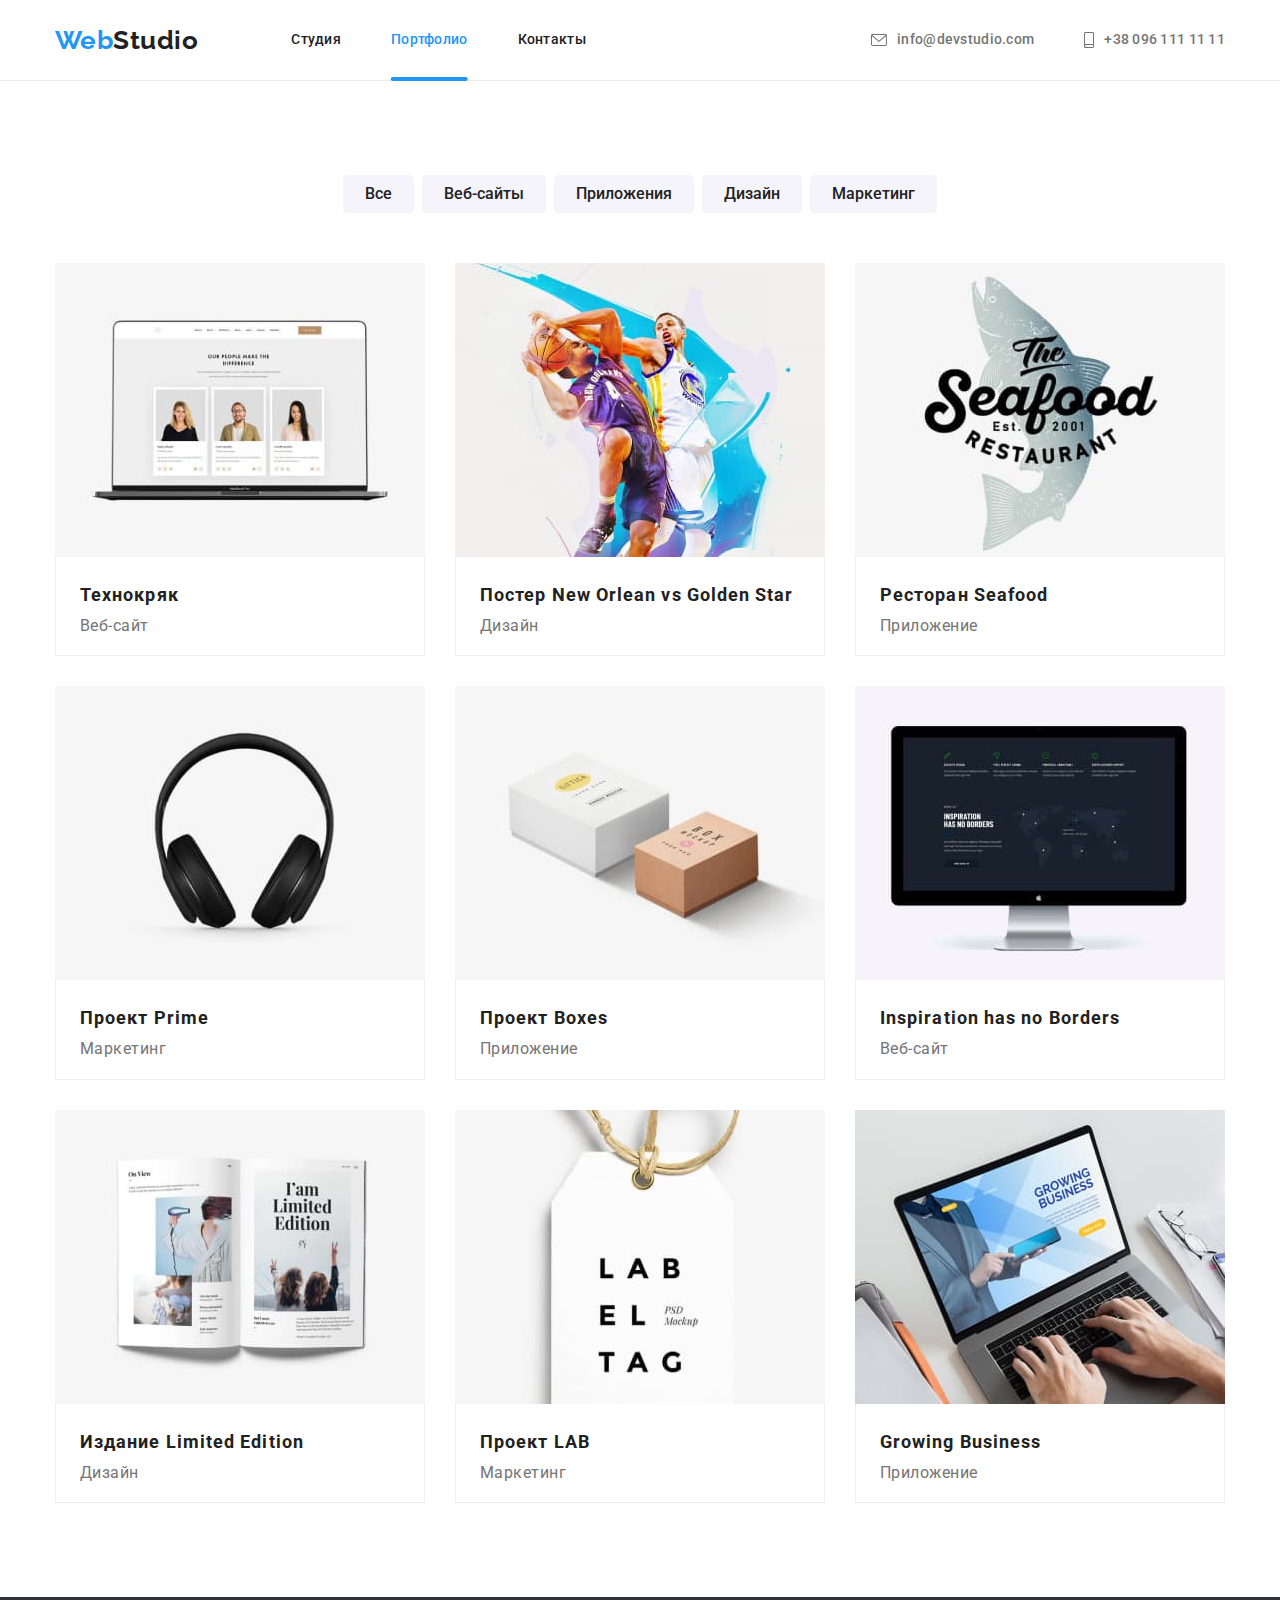
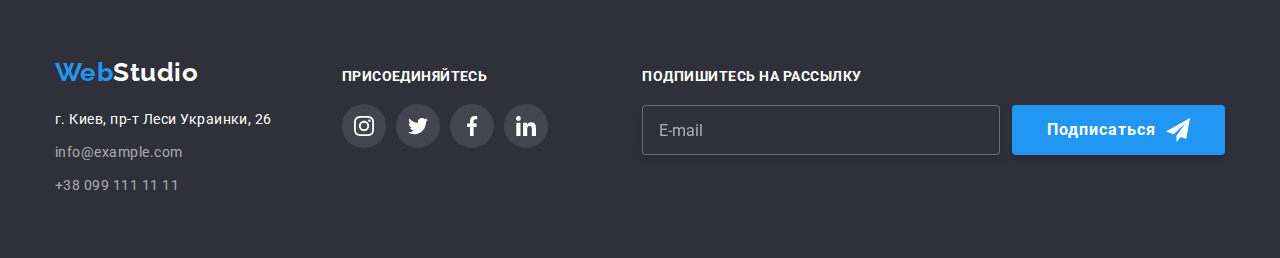
==== commit eece5a4c: "+" ====
--- a/portfolio.html
+++ b/portfolio.html
@@ -13,7 +13,7 @@
 
     <link rel="stylesheet"
         href="https://cdnjs.cloudflare.com/ajax/libs/modern-normalize/1.1.0/modern-normalize.min.css">
-    <link rel="stylesheet" href="./dist/css/main.min.css">
+    <link rel="stylesheet" href="./css/main.min.css">
 </head>
 
 <body class="body">
--- a/css/main.min.css
+++ b/css/main.min.css
@@ -0,0 +1,2 @@
+*,*::before,*::after{-webkit-box-sizing:border-box;box-sizing:border-box}h1,h2,h3,h4,h5,h6,p,ul,input{margin:0;padding:0}ul{list-style:none}img{display:block;max-width:100%;height:auto}a{text-decoration:none}.visually-hidden{position:absolute;width:1px;height:1px;margin:-1px;border:0;padding:0;white-space:nowrap;-webkit-clip-path:inset(100%);clip-path:inset(100%);clip:rect(0 0 0 0);overflow:hidden}.body{font-family:Roboto,sans-serif;letter-spacing:0.03em;color:#757575;background-color:#fff}.container{width:1200px;margin:0 auto;padding-left:15px;padding-right:15px}.section{padding-top:94px;padding-bottom:94px}.title{font-weight:700;font-size:36px;line-height:1.17;text-align:center;color:#212121}.subtitle{font-weight:700;font-size:14px;line-height:1.14;text-transform:uppercase}.header{border-bottom:1px solid #ECECEC}.header__section{display:-webkit-box;display:-ms-flexbox;display:flex;-webkit-box-align:center;-ms-flex-align:center;align-items:center;-webkit-box-pack:justify;-ms-flex-pack:justify;justify-content:space-between;min-height:80px}.header__logo{margin-right:93px}.header__contacts-section{display:-webkit-box;display:-ms-flexbox;display:flex;-webkit-box-align:center;-ms-flex-align:center;align-items:center}.header__contact{display:-webkit-inline-box;display:-ms-inline-flexbox;display:inline-flex;-webkit-box-align:center;-ms-flex-align:center;align-items:center;font-weight:500;font-size:14px;line-height:1.14;letter-spacing:0.02em;color:#757575;text-decoration:none;-webkit-transition:color 250ms cubic-bezier(0.4, 0, 0.2, 1);transition:color 250ms cubic-bezier(0.4, 0, 0.2, 1);padding-bottom:32px;padding-top:32px;margin-right:50px}.header__contact:hover,.header__contact:focus{color:#2196f3}.header__contact:last-child{margin-right:0px}.header__icon{display:inline-block;margin-right:10px;fill:currentColor}.logo{display:inline-block;font-family:Raleway, sans-serif;font-weight:700;font-size:26px;line-height:1.19;color:#212121;text-decoration:none}.logo__accent{color:#2196f3}.site-nav{display:-webkit-box;display:-ms-flexbox;display:flex;-webkit-box-align:center;-ms-flex-align:center;align-items:center}.site-nav__list{display:-webkit-box;display:-ms-flexbox;display:flex}.site-nav__link{position:relative;padding-top:32px;padding-bottom:32px;display:block;font-weight:500;font-size:14px;line-height:1.14;letter-spacing:0.02em;color:#212121;text-decoration:none;-webkit-transition:color 250ms cubic-bezier(0.4, 0, 0.2, 1);transition:color 250ms cubic-bezier(0.4, 0, 0.2, 1)}.site-nav__link:hover,.site-nav__link:focus{color:#2196f3}.site-nav__link-accent{color:#2196f3}.site-nav__link-accent:hover,.site-nav__link-accent:focus{color:#212121}.site-nav__link-accent::after{content:'';position:absolute;left:50%;bottom:-1px;-webkit-transform:translate(-50%, 0%);transform:translate(-50%, 0%);background-color:#2196f3;width:100%;height:4px;border-radius:2px}.site-nav__item{margin-right:50px;list-style:none}.site-nav__item:last-child{margin-right:0px}.portfolio__buttons{display:-webkit-box;display:-ms-flexbox;display:flex;margin-bottom:50px;-webkit-box-pack:center;-ms-flex-pack:center;justify-content:center}.filter-btns__item{margin-right:8px}.filter-btns__item:last-child{margin-right:0}.filter-btns__button{display:inline-block;padding:6px 22px;min-height:38px;font-family:inherit;font-weight:500;font-size:16px;line-height:1.63;color:#212121;background-color:#f5f4fa;cursor:pointer;border:none;border-radius:4px;-webkit-transition:color 250ms cubic-bezier(0.4, 0, 0.2, 1),background-color 250ms cubic-bezier(0.4, 0, 0.2, 1),-webkit-box-shadow 250ms cubic-bezier(0.4, 0, 0.2, 1);transition:color 250ms cubic-bezier(0.4, 0, 0.2, 1),background-color 250ms cubic-bezier(0.4, 0, 0.2, 1),-webkit-box-shadow 250ms cubic-bezier(0.4, 0, 0.2, 1);transition:color 250ms cubic-bezier(0.4, 0, 0.2, 1),background-color 250ms cubic-bezier(0.4, 0, 0.2, 1),box-shadow 250ms cubic-bezier(0.4, 0, 0.2, 1);transition:color 250ms cubic-bezier(0.4, 0, 0.2, 1),background-color 250ms cubic-bezier(0.4, 0, 0.2, 1),box-shadow 250ms cubic-bezier(0.4, 0, 0.2, 1),-webkit-box-shadow 250ms cubic-bezier(0.4, 0, 0.2, 1)}.filter-btns__button:hover,.filter-btns__button:focus{color:#fff;background-color:#2196f3;-webkit-box-shadow:0px 3px 1px rgba(0,0,0,0.1),0px 1px 2px rgba(0,0,0,0.08),0px 2px 2px rgba(0,0,0,0.12);box-shadow:0px 3px 1px rgba(0,0,0,0.1),0px 1px 2px rgba(0,0,0,0.08),0px 2px 2px rgba(0,0,0,0.12)}.portfolio__projects{display:-webkit-box;display:-ms-flexbox;display:flex;-ms-flex-wrap:wrap;flex-wrap:wrap}.projects__item{width:370px;margin-right:30px;margin-bottom:30px}.projects__link{display:block;-webkit-transition:-webkit-box-shadow 250ms cubic-bezier(0.4, 0, 0.2, 1);transition:-webkit-box-shadow 250ms cubic-bezier(0.4, 0, 0.2, 1);transition:box-shadow 250ms cubic-bezier(0.4, 0, 0.2, 1);transition:box-shadow 250ms cubic-bezier(0.4, 0, 0.2, 1), -webkit-box-shadow 250ms cubic-bezier(0.4, 0, 0.2, 1)}.projects__link:hover,.projects__link:focus{-webkit-box-shadow:1px 4px 6px 0px rgba(0,0,0,0.16),0px 4px 4px 0px rgba(0,0,0,0.06),0px 1px 1px 0px rgba(0,0,0,0.12);box-shadow:1px 4px 6px 0px rgba(0,0,0,0.16),0px 4px 4px 0px rgba(0,0,0,0.06),0px 1px 1px 0px rgba(0,0,0,0.12)}.projects__card-thumb{position:relative;overflow:hidden}.projects__overlay{position:absolute;top:0;left:0;width:100%;height:100%;-webkit-transform:translateY(100%);transform:translateY(100%);display:-webkit-box;display:-ms-flexbox;display:flex;-webkit-box-pack:center;-ms-flex-pack:center;justify-content:center;-webkit-box-align:center;-ms-flex-align:center;align-items:center;padding:63px 24px;font-size:18px;line-height:1.56;color:#fff;background-color:rgba(33,150,243,0.9);overflow:hidden;-webkit-transition:-webkit-transform 250ms cubic-bezier(0.4, 0, 0.2, 1);transition:-webkit-transform 250ms cubic-bezier(0.4, 0, 0.2, 1);transition:transform 250ms cubic-bezier(0.4, 0, 0.2, 1);transition:transform 250ms cubic-bezier(0.4, 0, 0.2, 1), -webkit-transform 250ms cubic-bezier(0.4, 0, 0.2, 1)}.projects__link:hover .projects__overlay,.projects__link:focus .projects__overlay{-webkit-transform:translateY(0);transform:translateY(0)}.projects__item:nth-child(3n){margin-right:0}.projects__item:nth-last-child(-n+3){margin-bottom:0}.projects__info{padding:20px 24px;border:1px solid #eee;border-top:none}.projects__title{margin-bottom:4px;font-weight:700;font-size:18px;line-height:2;letter-spacing:0.06em;color:#212121}.projects__description{color:#757575}.projects__card-title{margin-bottom:4px;font-weight:700;font-size:18px;line-height:2;letter-spacing:0.06em;color:#212121}.footer{padding-top:60px;padding-bottom:60px;background-color:#2f303a}.footer__info{display:-webkit-box;display:-ms-flexbox;display:flex;-webkit-box-align:baseline;-ms-flex-align:baseline;align-items:baseline}.footer__logo{color:#fff;margin-bottom:20px}.address__street{margin-bottom:9px;font-style:normal;font-size:14px;line-height:1.71;color:#fff}.address__contact{display:block;margin-bottom:9px;font-style:normal;font-weight:400;font-size:14px;line-height:1.71;color:rgba(255,255,255,0.6);text-decoration:none;-webkit-transition:color 250ms cubic-bezier(0.4, 0, 0.2, 1);transition:color 250ms cubic-bezier(0.4, 0, 0.2, 1)}.address__contact:hover,.address__contact:focus{color:#2196f3}.address__contact:last-child{margin-bottom:0}.follow-us{margin-left:70px}.follow-us__social{display:-webkit-box;display:-ms-flexbox;display:flex;-webkit-box-pack:center;-ms-flex-pack:center;justify-content:center;-webkit-box-align:center;-ms-flex-align:center;align-items:center}.follow-us__title{margin-bottom:20px;font-weight:700;font-size:14px;line-height:1.143;letter-spacing:0.03em;text-transform:uppercase;color:#fff}.follow-us__link{display:-webkit-box;display:-ms-flexbox;display:flex;-webkit-box-pack:center;-ms-flex-pack:center;justify-content:center;-webkit-box-align:center;-ms-flex-align:center;align-items:center;width:44px;height:44px;border-radius:50%;background-color:rgba(255,255,255,0.1);-webkit-transition:background-color 250ms cubic-bezier(0.4, 0, 0.2, 1);transition:background-color 250ms cubic-bezier(0.4, 0, 0.2, 1)}.follow-us__link:hover,.follow-us__link:focus{background-color:#2196f3}.follow-us__item{margin-right:10px}.follow-us__item:last-child{margin-right:0}.follow-us__icon{fill:#fff}.subscribe{margin-left:auto}.subscribe__form{display:-webkit-box;display:-ms-flexbox;display:flex}.subscribe__input{width:358px;height:50px;padding-left:16px;background-color:#2f303a;border:1px solid rgba(255,255,255,0.3);-webkit-box-sizing:border-box;box-sizing:border-box;-webkit-filter:drop-shadow(0px 4px 4px rgba(0,0,0,0.15));filter:drop-shadow(0px 4px 4px rgba(0,0,0,0.15));border-radius:4px;cursor:pointer;caret-color:rgba(255,255,255,0.6);-webkit-transition:border-color 250ms cubic-bezier(0.4, 0, 0.2, 1);transition:border-color 250ms cubic-bezier(0.4, 0, 0.2, 1)}.subscribe__input:focus-within{outline:none;border-color:#2196f3}.subscribe__input:not(:placeholder-shown){line-height:1.25;color:rgba(255,255,255,0.6)}.subscribe__input::-webkit-input-placeholder{line-height:1.25;color:rgba(255,255,255,0.6)}.subscribe__input:-ms-input-placeholder{line-height:1.25;color:rgba(255,255,255,0.6)}.subscribe__input::-ms-input-placeholder{line-height:1.25;color:rgba(255,255,255,0.6)}.subscribe__input::placeholder{line-height:1.25;color:rgba(255,255,255,0.6)}.subscribe__subtitle{margin-bottom:20px;color:#fff}.subscribe__button{margin-left:12px}.subscribe__button-icon{display:-webkit-box;display:-ms-flexbox;display:flex;-webkit-box-align:center;-ms-flex-align:center;align-items:center;padding-right:29px;padding-left:29px}.subscribe__icon{fill:currentColor;margin-left:10px}.hero{background-color:#2f303a;background-image:-webkit-gradient(linear,left top, left bottom,from(rgba(47,48,58,0.4)),to(rgba(47,48,58,0.4))),url(../../images/hero.jpg);background-image:linear-gradient(rgba(47,48,58,0.4),rgba(47,48,58,0.4)),url(../../images/hero.jpg);margin:0 auto;text-align:center;padding-top:200px;padding-bottom:200px;max-width:1600px;height:600px;background-repeat:no-repeat;background-position:center}.hero__title{margin-bottom:30px;font-weight:900;font-size:44px;line-height:1.36;text-align:center;letter-spacing:0.06em;text-transform:uppercase;color:#fff}.hero__button{display:inline-block}.button{min-width:200px;min-height:50px;padding-top:10px;padding-bottom:10px;font-family:Roboto;font-weight:700;font-size:16px;line-height:1.88;text-align:center;letter-spacing:0.06em;color:#fff;background-color:#2196f3;-webkit-box-shadow:0px 4px 4px rgba(0,0,0,0.15);box-shadow:0px 4px 4px rgba(0,0,0,0.15);border-radius:4px;border:none;-webkit-transition:background-color 250ms cubic-bezier(0.4, 0, 0.2, 1);transition:background-color 250ms cubic-bezier(0.4, 0, 0.2, 1)}.button:hover,.button:focus{background-color:#188ce8}.features{display:-webkit-box;display:-ms-flexbox;display:flex}.features__item{margin-right:30px}.features__item:last-child{margin-right:0px}.features__icon-thumb{display:-webkit-inline-box;display:-ms-inline-flexbox;display:inline-flex;-webkit-box-align:center;-ms-flex-align:center;align-items:center;-webkit-box-pack:center;-ms-flex-pack:center;justify-content:center;margin-bottom:30px;width:270px;height:120px;background-color:#f5f4fa;border-radius:4px}.features__subtitle{margin-bottom:10px;color:#212121}.features__info{font-size:14px;line-height:1.71}.about-us{padding-top:0px}.about-us__title{margin-bottom:50px}.solutions{display:-webkit-box;display:-ms-flexbox;display:flex}.solutions__item{position:relative;margin-right:30px}.solutions__item:last-child{margin-right:0}.solutions__subtitle{position:absolute;left:0;bottom:0;width:100%;padding-top:27px;padding-bottom:27px;text-align:center;color:#fff;background-color:rgba(47,48,58,0.8)}.team{background-color:#f5f4fa}.team__title{margin-bottom:50px}.team-meambers{display:-webkit-box;display:-ms-flexbox;display:flex}.team-meambers__person:last-child{margin-right:0}.team-meambers__person{margin-right:30px;width:270px;background-color:#ffffff;-webkit-box-shadow:0px 1px 3px rgba(0,0,0,0.12),0px 1px 1px rgba(0,0,0,0.14),0px 2px 1px rgba(0,0,0,0.2);box-shadow:0px 1px 3px rgba(0,0,0,0.12),0px 1px 1px rgba(0,0,0,0.14),0px 2px 1px rgba(0,0,0,0.2);border-radius:0px 0px 4px 4px}.team-meambers__title{margin-top:30px;margin-bottom:10px;font-size:16px;font-weight:500;line-height:1.18;text-align:center;color:#212121}.team-meambers__position{margin-bottom:16px;line-height:1.19;text-align:center}.team-meambers__media{display:-webkit-box;display:-ms-flexbox;display:flex;-webkit-box-pack:center;-ms-flex-pack:center;justify-content:center;margin-bottom:30px}.team-meambers__social{display:-webkit-box;display:-ms-flexbox;display:flex;-webkit-box-pack:center;-ms-flex-pack:center;justify-content:center;-webkit-box-align:center;-ms-flex-align:center;align-items:center;margin-right:10px;width:44px;height:44px;border-radius:50%;-webkit-transition:background-color 250ms cubic-bezier(0.4, 0, 0.2, 1);transition:background-color 250ms cubic-bezier(0.4, 0, 0.2, 1)}.team-meambers__link{display:-webkit-box;display:-ms-flexbox;display:flex;-webkit-box-pack:center;-ms-flex-pack:center;justify-content:center;-webkit-box-align:center;-ms-flex-align:center;align-items:center;width:44px;height:44px;border-radius:50%;-webkit-transition:background-color 250ms cubic-bezier(0.4, 0, 0.2, 1);transition:background-color 250ms cubic-bezier(0.4, 0, 0.2, 1)}.team-meambers__link:hover,.team-meambers__link:focus{background-color:#2196f3}.team-meambers__social:last-child{margin-right:0}.team-meambers__icon{display:-webkit-box;display:-ms-flexbox;display:flex;-webkit-box-pack:center;-ms-flex-pack:center;justify-content:center;-webkit-box-align:center;-ms-flex-align:center;align-items:center;fill:#afb1b8;-webkit-transition:fill 250ms cubic-bezier(0.4, 0, 0.2, 1);transition:fill 250ms cubic-bezier(0.4, 0, 0.2, 1)}.team-meambers__link:hover .team-meambers__icon,.team-meambers__link:focus .team-meambers__icon{fill:#fff}.customers__title{margin-bottom:50px}.customers__list{display:-webkit-box;display:-ms-flexbox;display:flex;-webkit-box-pack:center;-ms-flex-pack:center;justify-content:center;-webkit-box-align:center;-ms-flex-align:center;align-items:center}.customers__item{margin-right:30px}.customers__item:last-child{margin-right:0}.customers__link{display:-webkit-box;display:-ms-flexbox;display:flex;-webkit-box-pack:center;-ms-flex-pack:center;justify-content:center;-webkit-box-align:center;-ms-flex-align:center;align-items:center;width:170px;height:92px;border:1px solid #afb1b8;border-radius:4px;-webkit-transition:border-color 250ms cubic-bezier(0.4, 0, 0.2, 1);transition:border-color 250ms cubic-bezier(0.4, 0, 0.2, 1)}.customers__link:hover,.customers__link:focus{border-color:#2196f3}.customers__link:hover .customers__icon,.customers__link:focus .customers__icon{fill:#2196f3}.customers__icon{fill:#afb1b8;-webkit-transition:fill 250ms cubic-bezier(0.4, 0, 0.2, 1);transition:fill 250ms cubic-bezier(0.4, 0, 0.2, 1)}.backdrop{position:fixed;top:0;left:0;opacity:1;visibility:visible;width:100%;height:100%;background-color:rgba(0,0,0,0.2);-webkit-transition:opacity 250ms cubic-bezier(0.4, 0, 0.2, 1);transition:opacity 250ms cubic-bezier(0.4, 0, 0.2, 1)}.backdrop__is-hidden{opacity:0;pointer-events:none;visibility:hidden}.modal{position:absolute;padding:40px;width:528px;top:50%;left:50%;-webkit-transform:translate(-50%, -50%) scale(1);transform:translate(-50%, -50%) scale(1);border-radius:4px;background-color:#fff;-webkit-transition:-webkit-transform 250ms cubic-bezier(0.4, 0, 0.2, 1);transition:-webkit-transform 250ms cubic-bezier(0.4, 0, 0.2, 1);transition:transform 250ms cubic-bezier(0.4, 0, 0.2, 1);transition:transform 250ms cubic-bezier(0.4, 0, 0.2, 1), -webkit-transform 250ms cubic-bezier(0.4, 0, 0.2, 1)}.backdrop__is-hidden .modal{-webkit-transform:translate(-50%, -50%) scale(0.4);transform:translate(-50%, -50%) scale(0.4)}.modal__button-close{position:absolute;top:8px;right:8px;display:-webkit-box;display:-ms-flexbox;display:flex;-webkit-box-pack:center;-ms-flex-pack:center;justify-content:center;-webkit-box-align:center;-ms-flex-align:center;align-items:center;width:30px;height:30px;border:1px solid rgba(0,0,0,0.1);border-radius:50%;background-color:#fff;cursor:pointer}.modal__icon-close{display:-webkit-box;display:-ms-flexbox;display:flex;-webkit-box-pack:center;-ms-flex-pack:center;justify-content:center;-webkit-box-align:center;-ms-flex-align:center;align-items:center;-webkit-transition:fill 250ms cubic-bezier(0.4, 0, 0.2, 1);transition:fill 250ms cubic-bezier(0.4, 0, 0.2, 1)}.modal__button-close:hover .modal__icon-close{fill:#2196f3}.form__title{margin-bottom:12px;font-weight:700;font-size:20px;line-height:1.15;text-align:center;color:#212121}.form__field{margin-bottom:10px;display:-webkit-box;display:-ms-flexbox;display:flex;-webkit-box-orient:vertical;-webkit-box-direction:normal;-ms-flex-direction:column;flex-direction:column}.form__field:last-child{margin-bottom:0}.form__lable{padding-bottom:4px;font-size:12px;line-height:1.17;letter-spacing:0.01em;color:#757575}.form__input,.form__text-area{width:448px;height:40px;border:1px solid rgba(33,33,33,0.2);border-radius:4px;-webkit-transition:border-color 250ms cubic-bezier(0.4, 0, 0.2, 1);transition:border-color 250ms cubic-bezier(0.4, 0, 0.2, 1)}.form__input{padding-left:42px;cursor:pointer}.form__input:focus-within{border-color:#2196f3;outline:none}.form__icon-position{position:relative}.form__input-icon{position:absolute;display:-webkit-inline-box;display:-ms-inline-flexbox;display:inline-flex;top:50%;left:12px;-webkit-transform:translateY(-50%);transform:translateY(-50%);-webkit-transition:fill 250ms cubic-bezier(0.4, 0, 0.2, 1);transition:fill 250ms cubic-bezier(0.4, 0, 0.2, 1)}.form__input:focus-within+.form__input-icon{fill:#2196f3}.form__text-area{resize:none;height:120px;padding:12px 16px;cursor:pointer}.form__text-area:focus-within{border-color:#2196f3;outline:none}.form__text-area::-webkit-input-placeholder{font-size:12px;line-height:1.17;letter-spacing:0.01em;color:rgba(117,117,117,0.5)}.form__text-area:-ms-input-placeholder{font-size:12px;line-height:1.17;letter-spacing:0.01em;color:rgba(117,117,117,0.5)}.form__text-area::-ms-input-placeholder{font-size:12px;line-height:1.17;letter-spacing:0.01em;color:rgba(117,117,117,0.5)}.form__text-area::placeholder{font-size:12px;line-height:1.17;letter-spacing:0.01em;color:rgba(117,117,117,0.5)}.form__checkbox-label{display:-webkit-box;display:-ms-flexbox;display:flex;-webkit-box-align:center;-ms-flex-align:center;align-items:center;-webkit-box-pack:center;-ms-flex-pack:center;justify-content:center;margin:20px auto 30px;min-width:425px;cursor:pointer}.form__icon-check{width:16px;height:15px;border:1px solid #212121;border-radius:2px;-webkit-transition:background-color 250ms cubic-bezier(0.4, 0, 0.2, 1),border-color 250ms cubic-bezier(0.4, 0, 0.2, 1),background 250ms cubic-bezier(0.4, 0, 0.2, 1);transition:background-color 250ms cubic-bezier(0.4, 0, 0.2, 1),border-color 250ms cubic-bezier(0.4, 0, 0.2, 1),background 250ms cubic-bezier(0.4, 0, 0.2, 1)}.form__checkbox:checked+.form__icon-check{background-color:#2196f3;border-color:#2196f3;background-image:url(../images/icon-check.svg);background-size:contain;background-origin:border-box}.form__text{margin-left:8px;margin-bottom:0;font-weight:400;font-size:14px;line-height:1.71;color:#757575}.form__policy{text-decoration:underline;color:#2196f3}.form__button{display:block;margin:auto}
+/*# sourceMappingURL=main.min.css.map */